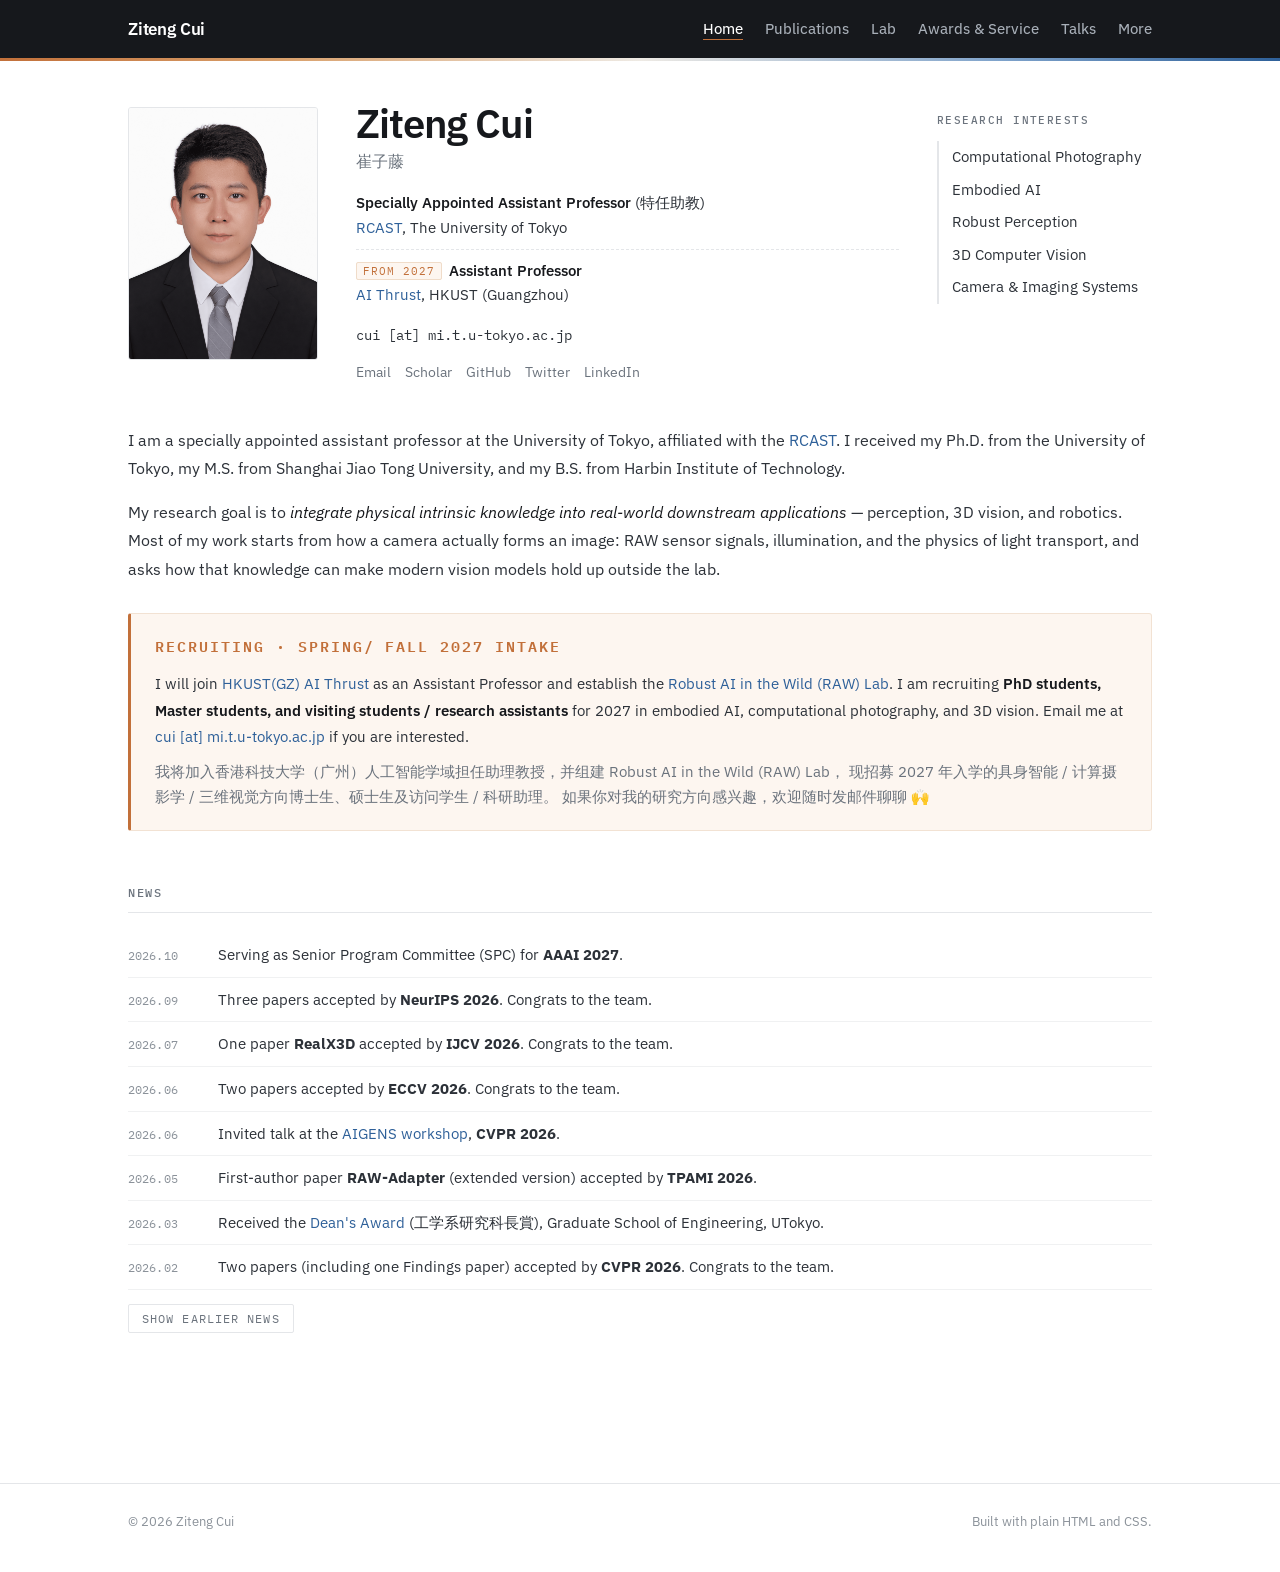
==== index.html @ b0d6fb48 "Add 'Robust Perception' to research interests" ====
<!DOCTYPE html>
<html lang="en">
<head>
<meta charset="utf-8">
<meta name="viewport" content="width=device-width, initial-scale=1">
<title>Ziteng Cui</title>
<meta name="description" content="Ziteng Cui — Computational Photography, Physical AI, and 3D Computer Vision. Incoming Assistant Professor at HKUST(GZ).">
<meta name="author" content="Ziteng Cui">
<link rel="icon" href="data:image/svg+xml,<svg xmlns=%22http://www.w3.org/2000/svg%22 viewBox=%220 0 100 100%22><text y=%22.9em%22 font-size=%2290%22>📷</text></svg>">
<link rel="preconnect" href="https://fonts.googleapis.com">
<link rel="preconnect" href="https://fonts.gstatic.com" crossorigin>
<link href="https://fonts.googleapis.com/css2?family=IBM+Plex+Mono:wght@400;500&family=IBM+Plex+Sans:wght@400;450;500;600&display=swap" rel="stylesheet">
<link rel="stylesheet" href="style.css">
</head>
<body>

<nav class="nav">
  <div class="nav-inner">
    <a class="nav-name" href="index.html">Ziteng Cui</a>
    <ul class="nav-links">
      <li><a href="index.html" aria-current="page">Home</a></li>
      <li><a href="publications.html">Publications</a></li>
      <li><a href="lab.html">Lab</a></li>
      <li><a href="awards.html">Awards &amp; Service</a></li>
      <li><a href="talks.html">Talks</a></li>
      <li><a href="more.html">More</a></li>
    </ul>
  </div>
</nav>
<div class="wb-strip"></div>

<main>
<div class="wrap">

  <!-- ============ Identity ============ -->
  <section class="hero">
    <div>
      <img class="hero-photo" src="images/Photo_new.png" alt="Ziteng Cui">
    </div>

    <div>
      <h1 class="hero-name">Ziteng Cui</h1>
      <p class="hero-name-cn">崔子藤</p>

      <ul class="affil">
        <li><span class="role">Specially Appointed Assistant Professor</span> (特任助教)</li>
        <li><a href="https://www.rcast.u-tokyo.ac.jp/en/">RCAST</a>, The University of Tokyo</li>
        <li class="incoming">
          <span class="tag">From 2027</span><span class="role">Assistant Professor</span><br>
          <a href="https://www.hkust-gz.edu.cn/academics/hubs-and-thrust-areas/information-hub/artificial-intelligence/">AI Thrust</a>, HKUST (Guangzhou)
        </li>
      </ul>

      <p class="mail">cui [at] mi.t.u-tokyo.ac.jp</p>

      <div class="social">
        <a href="mailto:cui@mi.t.u-tokyo.ac.jp">Email</a>
        <a href="https://scholar.google.co.id/citations?user=niXIRXgAAAAJ&amp;hl=id">Scholar</a>
        <a href="https://github.com/cuiziteng/">GitHub</a>
        <a href="https://twitter.com/Empire_Xiao_Yan">Twitter</a>
        <a href="https://www.linkedin.com/in/ziteng-cui-08782310a/">LinkedIn</a>
      </div>
    </div>

    <div class="hero-interests">
      <p class="interests-title">Research Interests</p>
      <ul class="interests">
        <li>Computational Photography</li>
        <li>Embodied AI</li>
        <li>Robust Perception</li>
        <li>3D Computer Vision</li>
        <li>Camera &amp; Imaging Systems</li>
      </ul>
    </div>
  </section>

  <!-- ============ Bio ============ -->
  <section class="bio prose">
    <p>
      I am a specially appointed assistant professor at the University of Tokyo, affiliated with the
      <a href="https://www.rcast.u-tokyo.ac.jp/en/">RCAST</a>. I received my Ph.D. from the University of Tokyo,
      my M.S. from Shanghai Jiao Tong University, and my B.S. from Harbin Institute of Technology.
    </p>
    <p>
      My research goal is to <em>integrate physical intrinsic knowledge into real-world downstream
      applications</em> — perception, 3D vision, and robotics. Most of my work starts from how a camera
      actually forms an image: RAW sensor signals, illumination, and the physics of light transport,
      and asks how that knowledge can make modern vision models hold up outside the lab.
    </p>

    <div class="callout">
      <p class="callout-label">Recruiting · Spring/ Fall 2027 Intake</p>
      <p>
        I will join <a href="https://www.hkust-gz.edu.cn/academics/hubs-and-thrust-areas/information-hub/artificial-intelligence/">HKUST(GZ) AI Thrust</a>
        as an Assistant Professor and establish the <a href="lab.html">Robust AI in the Wild (RAW) Lab</a>.
        I am recruiting <strong>PhD students, Master students, and visiting students / research assistants</strong>
        for 2027 in embodied AI, computational photography, and 3D vision.
        Email me at <a href="mailto:cui@mi.t.u-tokyo.ac.jp">cui [at] mi.t.u-tokyo.ac.jp</a> if you are interested.
      </p>
      <p class="cn">
        我将加入香港科技大学（广州）人工智能学域担任助理教授，并组建 Robust AI in the Wild (RAW) Lab，
        现招募 2027 年入学的具身智能 / 计算摄影学 / 三维视觉方向博士生、硕士生及访问学生 / 科研助理。
        如果你对我的研究方向感兴趣，欢迎随时发邮件聊聊 🙌
      </p>
    </div>
  </section>

  <!-- ============ News ============ -->
  <section>
    <h2 class="sec-head">News</h2>

    <ul class="news" id="newsList">
      <li><time>2026.10</time><span>Serving as Senior Program Committee (SPC) for <strong>AAAI 2027</strong>.</span></li>
      <li><time>2026.09</time><span>Three papers accepted by <strong>NeurIPS 2026</strong>. Congrats to the team.</span></li>
      <li><time>2026.07</time><span>One paper <strong>RealX3D</strong> accepted by <strong>IJCV 2026</strong>. Congrats to the team.</span></li>
      <li><time>2026.06</time><span>Two papers accepted by <strong>ECCV 2026</strong>. Congrats to the team.</span></li>
      <li><time>2026.06</time><span>Invited talk at the <a href="https://ai4streaming-workshop.github.io/">AIGENS workshop</a>, <strong>CVPR 2026</strong>.</span></li>
      <li><time>2026.05</time><span>First-author paper <strong>RAW-Adapter</strong> (extended version) accepted by <strong>TPAMI 2026</strong>.</span></li>
      <li><time>2026.03</time><span>Received the <a href="https://www.t.u-tokyo.ac.jp/hubfs/topics/2026/0406/001/2025%E5%B9%B4%E5%BA%A6%E5%AD%A6%E7%94%9F%E8%A1%A8%E5%BD%B0%E3%83%AA%E3%82%B9%E3%83%88.pdf">Dean's Award</a> (工学系研究科長賞), Graduate School of Engineering, UTokyo.</span></li>
      <li><time>2026.02</time><span>Two papers (including one Findings paper) accepted by <strong>CVPR 2026</strong>. Congrats to the team.</span></li>

      <li class="hidden-item"><time>2026.02</time><span>Co-hosting the <a href="https://i2wm.github.io/3DRR_2026/">3D Restoration and Reconstruction (3DRR) Challenge</a> and the <a href="https://www.codabench.org/competitions/13553/#/pages-tab">Efficient Super-Resolution Challenge</a> at the CVPR NTIRE workshop.</span></li>
      <li class="hidden-item"><time>2025.11</time><span>One paper <strong>LHSI</strong> accepted by <strong>WACV 2026</strong>. Congrats to the team.</span></li>
      <li class="hidden-item"><time>2025.09</time><span>Two papers <strong>Dr. RAW</strong> and <strong>I<sup>2</sup>-NeRF</strong> accepted by <strong>NeurIPS 2025</strong>. Congrats to the team.</span></li>
      <li class="hidden-item"><time>2025.09</time><span>Selected for the <a href="https://bmvc2025.bmva.org/calls/doctoral-consortium/">Doctoral Consortium</a> at <strong>BMVC 2025</strong>, and invited talk at the <a href="https://supercamerai.github.io/">Smart Camera workshop</a>.</span></li>
      <li class="hidden-item"><time>2025.08</time><span>One paper <strong>AR-Talk</strong> accepted by <strong>SIGGRAPH Asia 2025</strong>. Congrats to the team.</span></li>
      <li class="hidden-item"><time>2025.06</time><span>Successfully defended my Ph.D. dissertation — <strong>Dr. Cui</strong> now.</span></li>
      <li class="hidden-item"><time>2025.04</time><span>Selected for the <a href="https://cvpr.thecvf.com/Conferences/2025/CallForDoctoralConsortium">Doctoral Consortium</a> at <strong>CVPR 2025</strong>.</span></li>
      <li class="hidden-item"><time>2025.02</time><span>First-author paper <strong>Luminance-GS</strong> accepted by <strong>CVPR 2025</strong>.</span></li>
      <li class="hidden-item"><time>2024.08</time><span>First-author paper <strong>IAC</strong> accepted by <strong>BMVC 2024</strong>.</span></li>
      <li class="hidden-item"><time>2024.07</time><span>First-author paper <strong>RAW-Adapter</strong> accepted by <strong>ECCV 2024</strong>.</span></li>
      <li class="hidden-item"><time>2023.12</time><span>First-author paper <strong>Aleth-NeRF</strong> accepted by <strong>AAAI 2024</strong>.</span></li>
    </ul>

    <button class="more-btn" id="newsToggle" aria-expanded="false" aria-controls="newsList">Show earlier news</button>
  </section>

</div>
</main>

<footer>
  <div class="wrap">
    <span>© 2026 Ziteng Cui</span>
    <span>Built with plain HTML and CSS.</span>
  </div>
</footer>

<script>
(function () {
  var btn = document.getElementById('newsToggle');
  var list = document.getElementById('newsList');
  if (!btn || !list) return;
  btn.addEventListener('click', function () {
    var open = list.classList.toggle('expanded');
    btn.setAttribute('aria-expanded', open ? 'true' : 'false');
    btn.textContent = open ? 'Show less' : 'Show earlier news';
  });
})();
</script>

</body>
</html>
---- style.css ----
/* ============================================================
   Ziteng Cui — academic site
   Palette derives from illuminant duality: tungsten (warm) and
   daylight (cool), the two light sources at the centre of the
   multi-illuminant white balance work.
   ============================================================ */

:root {
  --ink:        #16181c;
  --ink-soft:   #2c3138;
  --muted:      #6b737d;
  --muted-soft: #8b929a;
  --paper:      #ffffff;
  --paper-alt:  #f7f7f5;
  --rule:       #e4e6e9;
  --tungsten:   #c2703a;
  --daylight:   #2e6099;
  --warm-wash:  #fdf6f0;

  --sans: "IBM Plex Sans", -apple-system, BlinkMacSystemFont, "Segoe UI", Helvetica, Arial, sans-serif;
  --mono: "IBM Plex Mono", ui-monospace, SFMono-Regular, Menlo, Consolas, monospace;

  --wrap: 1080px;
}

*, *::before, *::after { box-sizing: border-box; }

html { -webkit-text-size-adjust: 100%; }

body {
  margin: 0;
  font-family: var(--sans);
  font-size: 16px;
  line-height: 1.7;
  color: var(--ink-soft);
  background: var(--paper);
  -webkit-font-smoothing: antialiased;
}

a {
  color: var(--daylight);
  text-decoration: none;
  border-bottom: 1px solid transparent;
  transition: color .15s ease, border-color .15s ease;
}
a:hover { color: var(--tungsten); border-bottom-color: currentColor; }
a:focus-visible {
  outline: 2px solid var(--tungsten);
  outline-offset: 2px;
  border-radius: 2px;
}

img { max-width: 100%; display: block; }

/* ---------- Navigation ---------- */

.nav {
  position: sticky;
  top: 0;
  z-index: 100;
  background: var(--ink);
}

.nav-inner {
  max-width: var(--wrap);
  margin: 0 auto;
  padding: 0 28px;
  display: flex;
  align-items: center;
  justify-content: space-between;
  gap: 24px;
  min-height: 58px;
}

.nav-name {
  font-weight: 600;
  font-size: 1.06rem;
  letter-spacing: -0.01em;
  color: #fff;
  border-bottom: none;
  white-space: nowrap;
}
.nav-name:hover { color: #fff; border-bottom: none; }

.nav-links {
  display: flex;
  align-items: center;
  gap: 22px;
  list-style: none;
  margin: 0;
  padding: 0;
  flex-wrap: wrap;
  justify-content: flex-end;
}

.nav-links a {
  color: #a8afb8;
  font-size: 0.92rem;
  font-weight: 450;
  border-bottom: 1px solid transparent;
  padding-bottom: 1px;
}
.nav-links a:hover { color: #fff; border-bottom-color: var(--tungsten); }
.nav-links a[aria-current="page"] { color: #fff; border-bottom-color: var(--tungsten); }

/* White-balance strip: tungsten to daylight. The signature element. */
.wb-strip {
  height: 3px;
  background: linear-gradient(90deg,
    var(--tungsten) 0%,
    #d9a06b 22%,
    #eeeae4 50%,
    #7fa3cb 78%,
    var(--daylight) 100%);
}

/* ---------- Layout ---------- */

.wrap {
  max-width: var(--wrap);
  margin: 0 auto;
  padding: 0 28px;
}

main { padding: 46px 0 80px; }

section + section { margin-top: 52px; }

/* ---------- Section headings ---------- */

.sec-head {
  font-family: var(--mono);
  font-size: 0.76rem;
  font-weight: 500;
  letter-spacing: 0.14em;
  text-transform: uppercase;
  color: var(--muted);
  margin: 0 0 20px;
  padding-bottom: 9px;
  border-bottom: 1px solid var(--rule);
  display: flex;
  align-items: baseline;
  justify-content: space-between;
  gap: 16px;
}
.sec-head .count {
  font-size: 0.72rem;
  letter-spacing: 0.08em;
  color: var(--muted-soft);
  font-weight: 400;
}

/* ---------- Hero / identity ---------- */

.hero {
  display: grid;
  grid-template-columns: 190px minmax(0, 1fr) 215px;
  gap: 38px;
  align-items: start;
}

.hero-photo {
  width: 100%;
  border-radius: 3px;
  border: 1px solid var(--rule);
}

.hero-name {
  font-size: 2.5rem;
  font-weight: 600;
  letter-spacing: -0.028em;
  line-height: 1.1;
  color: var(--ink);
  margin: -6px 0 3px;
}

.hero-name-cn {
  font-size: 1rem;
  color: var(--muted);
  font-weight: 400;
  margin: 0 0 16px;
}

.affil {
  list-style: none;
  margin: 0 0 16px;
  padding: 0;
  font-size: 0.94rem;
  line-height: 1.62;
}
.affil li { color: var(--ink-soft); }
.affil .role { font-weight: 550; color: var(--ink); }
.affil .incoming {
  margin-top: 9px;
  padding-top: 9px;
  border-top: 1px dashed var(--rule);
}
.affil .tag {
  font-family: var(--mono);
  font-size: 0.66rem;
  letter-spacing: 0.09em;
  text-transform: uppercase;
  color: var(--tungsten);
  background: var(--warm-wash);
  border: 1px solid #f0dcc9;
  border-radius: 2px;
  padding: 1px 6px;
  margin-right: 7px;
  vertical-align: 1px;
}

.mail {
  font-family: var(--mono);
  font-size: 0.87rem;
}

.social {
  display: flex;
  gap: 14px;
  margin-top: 14px;
  font-size: 0.87rem;
  flex-wrap: wrap;
}
.social a { color: var(--muted); }
.social a:hover { color: var(--tungsten); }

.interests-title {
  font-family: var(--mono);
  font-size: 0.7rem;
  letter-spacing: 0.13em;
  text-transform: uppercase;
  color: var(--muted);
  margin: 4px 0 11px;
  font-weight: 500;
}
.interests {
  list-style: none;
  margin: 0;
  padding: 0;
  font-size: 0.91rem;
  line-height: 1.55;
}
.interests li {
  padding: 5px 0 5px 13px;
  border-left: 2px solid var(--rule);
  color: var(--ink-soft);
  transition: border-color .18s ease;
}
.interests li:hover { border-left-color: var(--tungsten); }

/* ---------- Prose ---------- */

.prose { font-size: 1rem; line-height: 1.78; }
.prose p { margin: 0 0 15px; }
.prose p:last-child { margin-bottom: 0; }
.prose strong { color: var(--ink); font-weight: 600; }
.prose em { color: var(--ink); font-style: italic; }

.bio { margin-top: 40px; }

/* ---------- Recruiting callout ---------- */

.callout {
  margin-top: 30px;
  background: var(--warm-wash);
  border: 1px solid #f2e2d3;
  border-left: 3px solid var(--tungsten);
  border-radius: 3px;
  padding: 20px 24px;
}
.callout-label {
  font-family: var(--mono);
  font-size: 0.68rem;
  letter-spacing: 0.13em;
  text-transform: uppercase;
  color: var(--tungsten);
  font-weight: 550;
  margin: 0 0 9px;
}
.callout p { margin: 0 0 10px; font-size: 0.95rem; line-height: 1.72; }
.callout p:last-child { margin-bottom: 0; }
.callout .cn { color: var(--muted); font-size: 0.92rem; }

/* ---------- News ---------- */

.news { list-style: none; margin: 0; padding: 0; }

.news li {
  display: grid;
  grid-template-columns: 74px minmax(0, 1fr);
  gap: 16px;
  padding: 9px 0;
  border-bottom: 1px solid #f0f1f2;
  font-size: 0.94rem;
  align-items: baseline;
}
.news li:last-child { border-bottom: none; }

.news time {
  font-family: var(--mono);
  font-size: 0.78rem;
  color: var(--muted-soft);
  letter-spacing: 0.01em;
  white-space: nowrap;
}

.news .hidden-item { display: none; }
.news.expanded .hidden-item { display: grid; }

.more-btn {
  margin-top: 14px;
  font-family: var(--mono);
  font-size: 0.76rem;
  letter-spacing: 0.09em;
  text-transform: uppercase;
  color: var(--muted);
  background: none;
  border: 1px solid var(--rule);
  border-radius: 2px;
  padding: 6px 13px;
  cursor: pointer;
  transition: border-color .15s ease, color .15s ease;
}
.more-btn:hover { color: var(--tungsten); border-color: var(--tungsten); }
.more-btn:focus-visible { outline: 2px solid var(--tungsten); outline-offset: 2px; }

/* ---------- Publications ---------- */

.year-head {
  font-family: var(--mono);
  font-size: 1.5rem;
  font-weight: 600;
  color: var(--ink);
  letter-spacing: -0.02em;
  margin: 42px 0 4px;
  padding-bottom: 6px;
  border-bottom: 2px solid var(--ink);
}
.year-head:first-of-type { margin-top: 0; }

.pub {
  display: grid;
  grid-template-columns: 196px minmax(0, 1fr);
  gap: 26px;
  padding: 22px 0;
  border-bottom: 1px solid #f0f1f2;
  align-items: start;
}
.pub:last-child { border-bottom: none; }

/* Entry with no thumbnail: text takes the full width. */
.pub:not(:has(.pub-media)) { grid-template-columns: minmax(0, 1fr); }

/* Fixed-size thumbnail box so every entry's media is the same dimensions.
   Images are scaled to fit inside (object-fit: contain) — never cropped —
   and centred, so different aspect ratios just get letter/pillar-boxed. */
.pub-media {
  align-self: start;
  width: 196px;
  height: 150px;
  border: 1px solid var(--rule);
  border-radius: 3px;
  background: #fff;
  overflow: hidden;
  display: flex;
  align-items: center;
  justify-content: center;
  line-height: 0;
}
.pub-media img,
.pub-media video {
  width: 100%;
  height: 100%;
  object-fit: contain;
  display: block;
}

/* Hover to reveal the "after" result. The after layer is absolutely
   positioned on top of the same fixed box and fades in. */
.pub-media.swap { position: relative; }
.pub-media.swap .after {
  position: absolute;
  inset: 0;
  opacity: 0;
  display: flex;
  align-items: center;
  justify-content: center;
  transition: opacity .28s ease;
}
.pub-media.swap .after img,
.pub-media.swap .after video {
  width: 100%;
  height: 100%;
  object-fit: contain;
}
.pub:hover .pub-media.swap .after,
.pub-media.swap:focus-within .after { opacity: 1; }

/* Small affordance so people know there is something to hover. */
.pub-media.swap::after {
  content: "hover";
  position: absolute;
  right: 6px;
  bottom: 6px;
  font-family: var(--mono);
  font-size: 0.6rem;
  letter-spacing: 0.08em;
  text-transform: uppercase;
  line-height: 1;
  color: #fff;
  background: rgba(20, 22, 26, 0.62);
  border-radius: 2px;
  padding: 3px 5px;
  pointer-events: none;
  transition: opacity .28s ease;
}
.pub:hover .pub-media.swap::after { opacity: 0; }

.pub-title {
  font-size: 1.02rem;
  font-weight: 600;
  line-height: 1.42;
  color: var(--ink);
  margin: -3px 0 6px;
}
.pub-title a { color: var(--ink); }
.pub-title a:hover { color: var(--tungsten); }

.pub-authors {
  font-size: 0.9rem;
  color: var(--muted);
  line-height: 1.6;
  margin: 0 0 8px;
}
.pub-authors .me { color: var(--ink); font-weight: 600; }

.pub-venue {
  font-family: var(--mono);
  font-size: 0.76rem;
  letter-spacing: 0.07em;
  text-transform: uppercase;
  color: var(--tungsten);
  font-weight: 500;
  margin: 0 0 9px;
}
.pub-venue .note {
  color: var(--muted-soft);
  text-transform: none;
  letter-spacing: 0.02em;
  font-weight: 400;
}

.pub-links {
  font-size: 0.85rem;
  color: var(--muted-soft);
  display: flex;
  flex-wrap: wrap;
  gap: 4px 0;
  align-items: center;
}
.pub-links a { font-size: 0.85rem; }
.pub-links .sep { margin: 0 8px; color: var(--rule); }

.pub-badge {
  display: inline-block;
  font-family: var(--mono);
  font-size: 0.68rem;
  letter-spacing: 0.06em;
  color: var(--tungsten);
  background: var(--warm-wash);
  border: 1px solid #f0dcc9;
  border-radius: 2px;
  padding: 1px 6px;
  margin-left: 7px;
  vertical-align: 1px;
  text-transform: none;
}

.note-line {
  font-size: 0.92rem;
  color: var(--muted);
  margin: 0 0 26px;
}

/* ---------- Generic entry lists (awards, service, talks) ---------- */

.entries { list-style: none; margin: 0; padding: 0; }

.entries li {
  display: grid;
  grid-template-columns: 74px minmax(0, 1fr);
  gap: 16px;
  padding: 11px 0;
  border-bottom: 1px solid #f0f1f2;
  font-size: 0.96rem;
  align-items: baseline;
}
.entries li:last-child { border-bottom: none; }

.entries .yr {
  font-family: var(--mono);
  font-size: 0.79rem;
  color: var(--muted-soft);
  white-space: nowrap;
}
.entries .what { color: var(--ink-soft); }
.entries .what strong { color: var(--ink); font-weight: 600; }
.entries .where { color: var(--muted); font-size: 0.9rem; display: block; margin-top: 1px; }

.plain-list { list-style: none; margin: 0; padding: 0; font-size: 0.96rem; }
.plain-list li {
  padding: 9px 0;
  border-bottom: 1px solid #f0f1f2;
}
.plain-list li:last-child { border-bottom: none; }
.plain-list .label {
  font-family: var(--mono);
  font-size: 0.72rem;
  letter-spacing: 0.1em;
  text-transform: uppercase;
  color: var(--muted-soft);
  display: block;
  margin-bottom: 4px;
}

.reviewer-list {
  font-size: 0.93rem;
  color: var(--muted);
  line-height: 1.8;
}

/* ---------- Lab page ---------- */

.lab-hero {
  border: 1px solid var(--rule);
  border-radius: 4px;
  padding: 32px 34px;
  background: linear-gradient(180deg, var(--paper-alt) 0%, var(--paper) 100%);
}
.lab-name {
  font-size: 1.9rem;
  font-weight: 600;
  letter-spacing: -0.025em;
  color: var(--ink);
  margin: 0 0 4px;
  line-height: 1.2;
}
.lab-sub {
  font-family: var(--mono);
  font-size: 0.78rem;
  letter-spacing: 0.1em;
  text-transform: uppercase;
  color: var(--tungsten);
  margin: 0 0 18px;
}

.lab-logo {
  display: block;
  width: 100%;
  max-width: 320px;
  height: auto;
  margin: 0 auto 1.5rem;
  image-rendering: pixelated;
  image-rendering: -moz-crisp-edges;
  image-rendering: crisp-edges;
}

.topics {
  display: grid;
  grid-template-columns: repeat(auto-fit, minmax(330px, 1fr));
  gap: 18px;
  margin-top: 4px;
}

/* The three readings of RAW */
.triptych {
  margin-top: 26px;
  padding-top: 22px;
  border-top: 1px solid var(--rule);
}
.triptych-lead {
  font-family: var(--mono);
  font-size: 0.72rem;
  letter-spacing: 0.12em;
  text-transform: uppercase;
  color: var(--muted);
  margin: 0 0 16px;
}
.triptych dl {
  display: grid;
  grid-template-columns: repeat(3, 1fr);
  gap: 26px;
  margin: 0;
}
.triptych dt {
  font-size: 1rem;
  font-weight: 600;
  color: var(--ink);
  margin: 0 0 6px;
  padding-bottom: 6px;
  border-bottom: 2px solid var(--tungsten);
  display: inline-block;
}
.triptych dd {
  margin: 0;
  font-size: 0.91rem;
  line-height: 1.62;
  color: var(--muted);
}
.topic {
  border: 1px solid var(--rule);
  border-radius: 3px;
  padding: 18px 20px;
  transition: border-color .18s ease;
}
.topic:hover { border-color: var(--muted-soft); }
.topic h3 {
  font-size: 0.99rem;
  font-weight: 600;
  color: var(--ink);
  margin: 0 0 7px;
}
.topic p {
  font-size: 0.9rem;
  color: var(--muted);
  line-height: 1.65;
  margin: 0;
}
.topic .kw {
  font-family: var(--mono);
  font-size: 0.71rem;
  letter-spacing: 0.02em;
  color: var(--muted-soft);
  line-height: 1.65;
  margin-top: 10px;
  padding-top: 9px;
  border-top: 1px solid var(--rule);
}

/* ---------- More page ---------- */

.two-col {
  display: grid;
  grid-template-columns: repeat(auto-fit, minmax(280px, 1fr));
  gap: 34px;
}

/* ---------- Footer ---------- */

footer {
  border-top: 1px solid var(--rule);
  margin-top: 70px;
  padding: 26px 0 40px;
  font-size: 0.83rem;
  color: var(--muted-soft);
}
footer .wrap {
  display: flex;
  justify-content: space-between;
  gap: 18px;
  flex-wrap: wrap;
}
footer a { color: var(--muted); }

/* ---------- Responsive ---------- */

@media (max-width: 900px) {
  .hero {
    grid-template-columns: 156px minmax(0, 1fr);
    gap: 26px;
  }
  .hero-interests {
    grid-column: 1 / -1;
    padding-top: 6px;
    border-top: 1px solid var(--rule);
  }
  .interests {
    display: flex;
    flex-wrap: wrap;
    gap: 8px;
  }
  .interests li {
    border-left: none;
    padding: 3px 10px;
    background: var(--paper-alt);
    border-radius: 2px;
    font-size: 0.87rem;
  }
  .interests li:hover { background: var(--warm-wash); }
}

@media (max-width: 640px) {
  body { font-size: 15px; }
  .wrap, .nav-inner { padding: 0 18px; }

  .nav-inner {
    flex-direction: column;
    align-items: stretch;
    gap: 0;
    min-height: 0;
    padding-top: 11px;
    padding-bottom: 0;
  }
  .nav-name { font-size: 1rem; }

  .nav-links {
    justify-content: flex-start;
    flex-wrap: nowrap;
    gap: 18px;
    margin-top: 9px;
    padding-bottom: 9px;
    overflow-x: auto;
    scrollbar-width: none;
    -ms-overflow-style: none;
  }
  .nav-links::-webkit-scrollbar { display: none; }
  .nav-links li { flex: 0 0 auto; }
  .nav-links a { font-size: 0.87rem; white-space: nowrap; }

  .hero { grid-template-columns: 1fr; gap: 20px; }
  .hero-photo { width: 132px; }
  .hero-name { font-size: 2rem; }

  .pub { grid-template-columns: 1fr; gap: 14px; }
  .pub-media { width: 100%; max-width: 320px; height: 200px; }

  .news li, .entries li { grid-template-columns: 62px minmax(0, 1fr); gap: 12px; }

  .lab-hero { padding: 24px 20px; }
  .lab-name { font-size: 1.5rem; }
  .triptych dl { grid-template-columns: 1fr; gap: 18px; }
}

@media (prefers-reduced-motion: reduce) {
  *, *::before, *::after {
    animation-duration: .01ms !important;
    transition-duration: .01ms !important;
  }
}
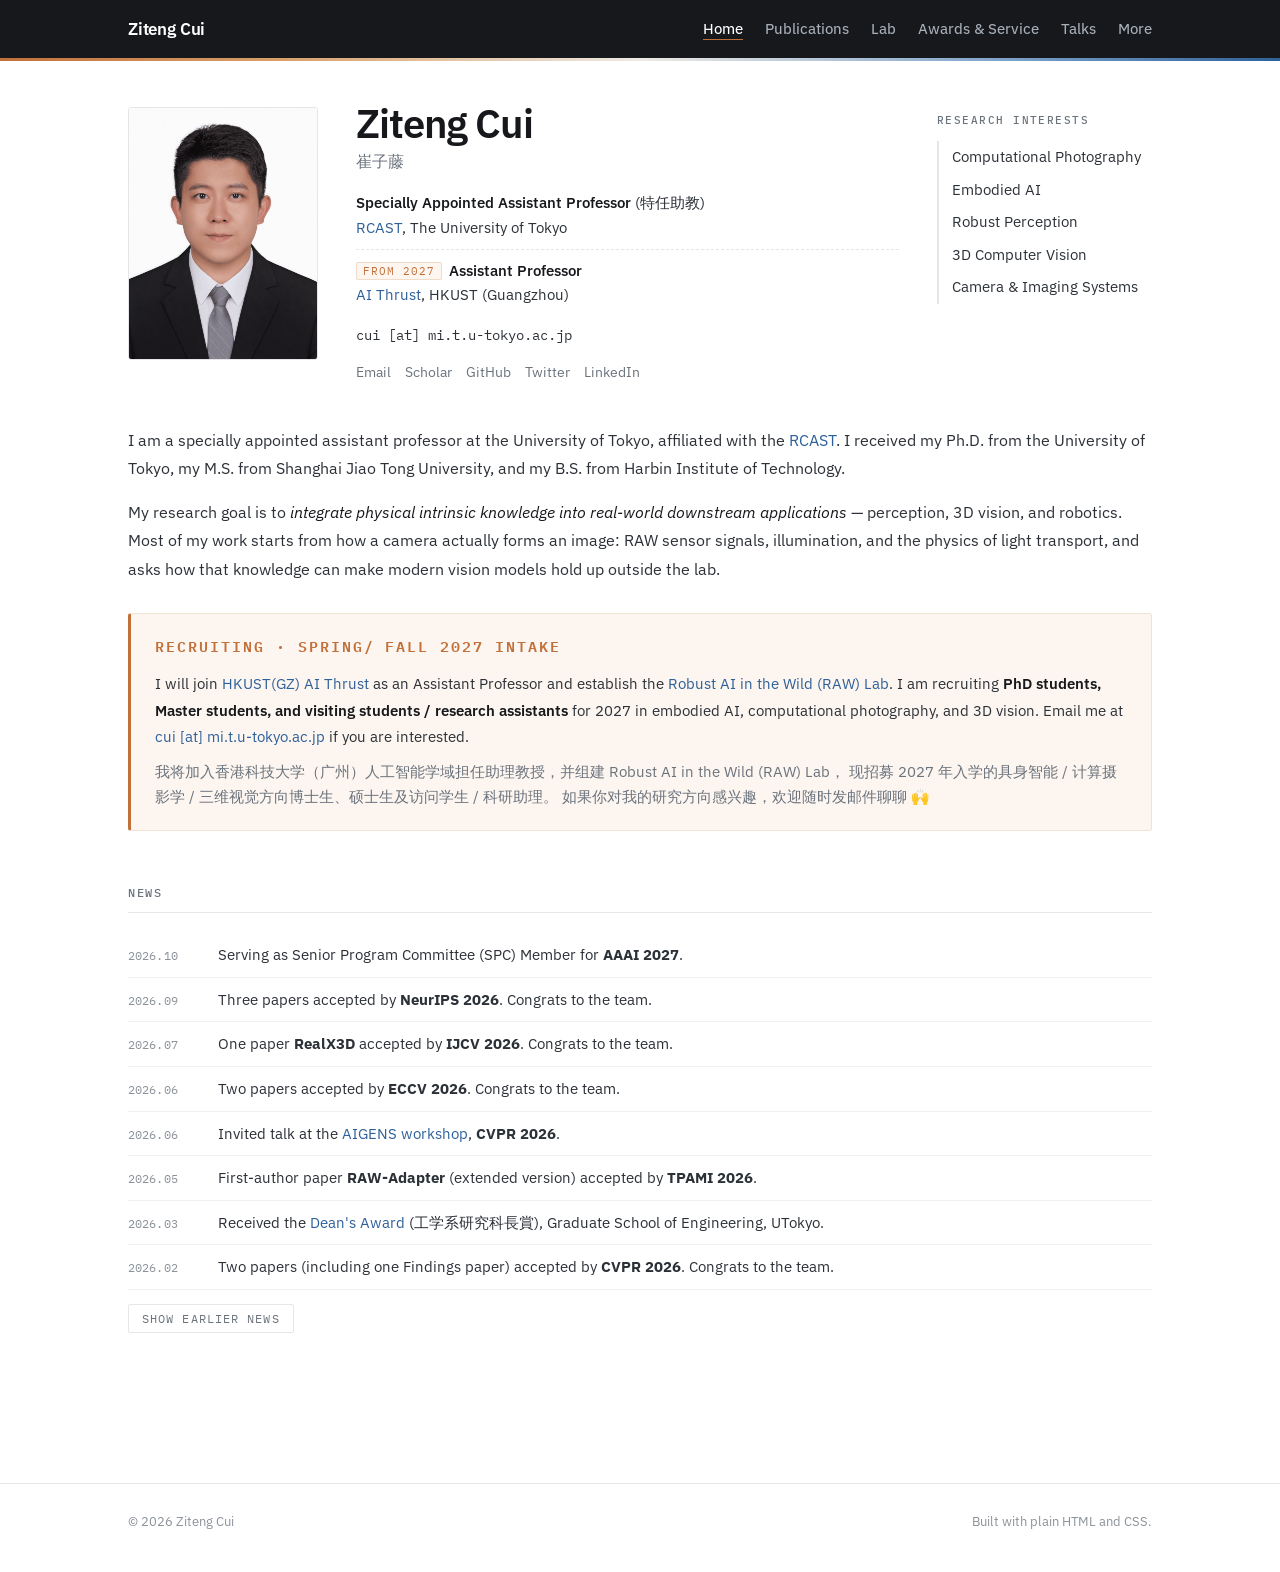
==== commit 97421435: "Update SPC role description for AAAI 2027" ====
--- a/index.html
+++ b/index.html
@@ -110,7 +110,7 @@
     <h2 class="sec-head">News</h2>
 
     <ul class="news" id="newsList">
-      <li><time>2026.10</time><span>Serving as Senior Program Committee (SPC) for <strong>AAAI 2027</strong>.</span></li>
+      <li><time>2026.10</time><span>Serving as Senior Program Committee (SPC) Member for <strong>AAAI 2027</strong>.</span></li>
       <li><time>2026.09</time><span>Three papers accepted by <strong>NeurIPS 2026</strong>. Congrats to the team.</span></li>
       <li><time>2026.07</time><span>One paper <strong>RealX3D</strong> accepted by <strong>IJCV 2026</strong>. Congrats to the team.</span></li>
       <li><time>2026.06</time><span>Two papers accepted by <strong>ECCV 2026</strong>. Congrats to the team.</span></li>
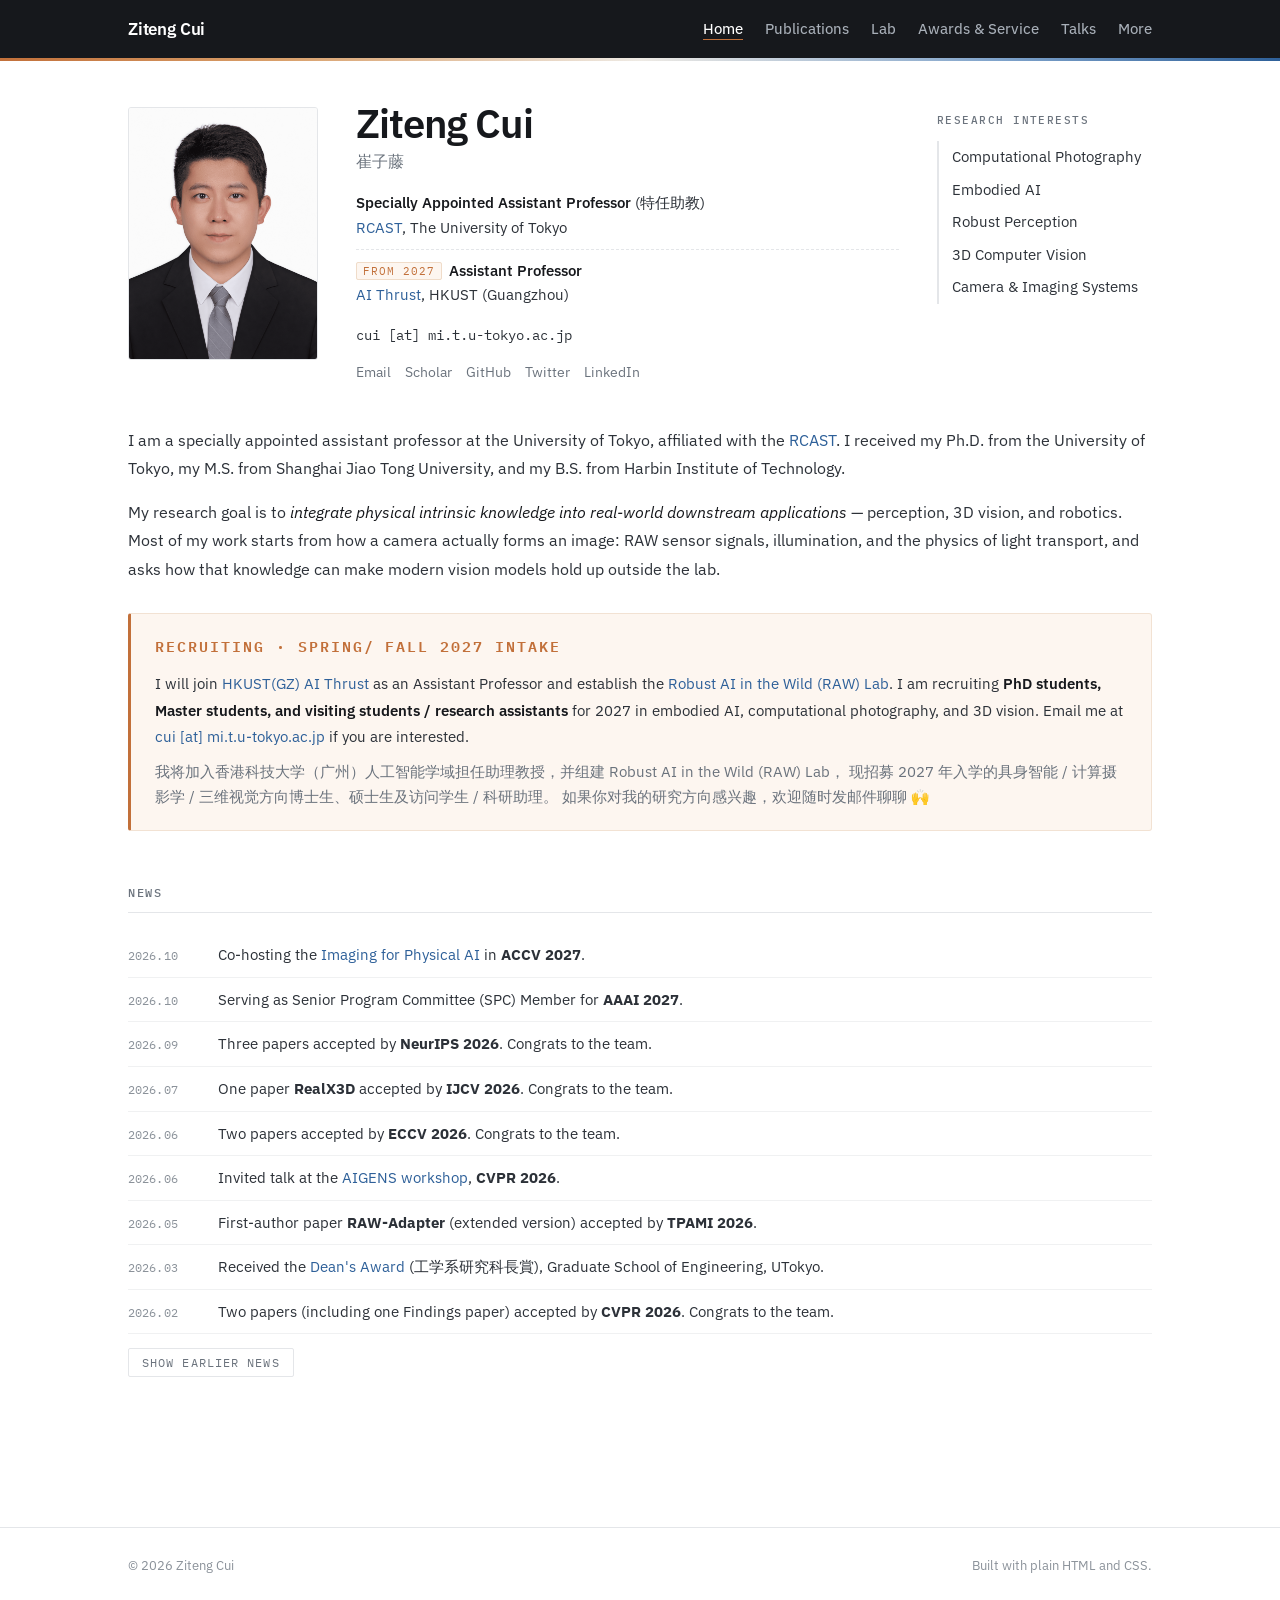
==== commit 76f2fa7e: "Update index.html" ====
--- a/index.html
+++ b/index.html
@@ -110,6 +110,7 @@
     <h2 class="sec-head">News</h2>
 
     <ul class="news" id="newsList">
+      <li><time>2026.10</time><span>Co-hosting the <a href="https://mv-lab.github.io/pimaging/">Imaging for Physical AI</a> in <strong>ACCV 2027</strong>.</span></li>
       <li><time>2026.10</time><span>Serving as Senior Program Committee (SPC) Member for <strong>AAAI 2027</strong>.</span></li>
       <li><time>2026.09</time><span>Three papers accepted by <strong>NeurIPS 2026</strong>. Congrats to the team.</span></li>
       <li><time>2026.07</time><span>One paper <strong>RealX3D</strong> accepted by <strong>IJCV 2026</strong>. Congrats to the team.</span></li>
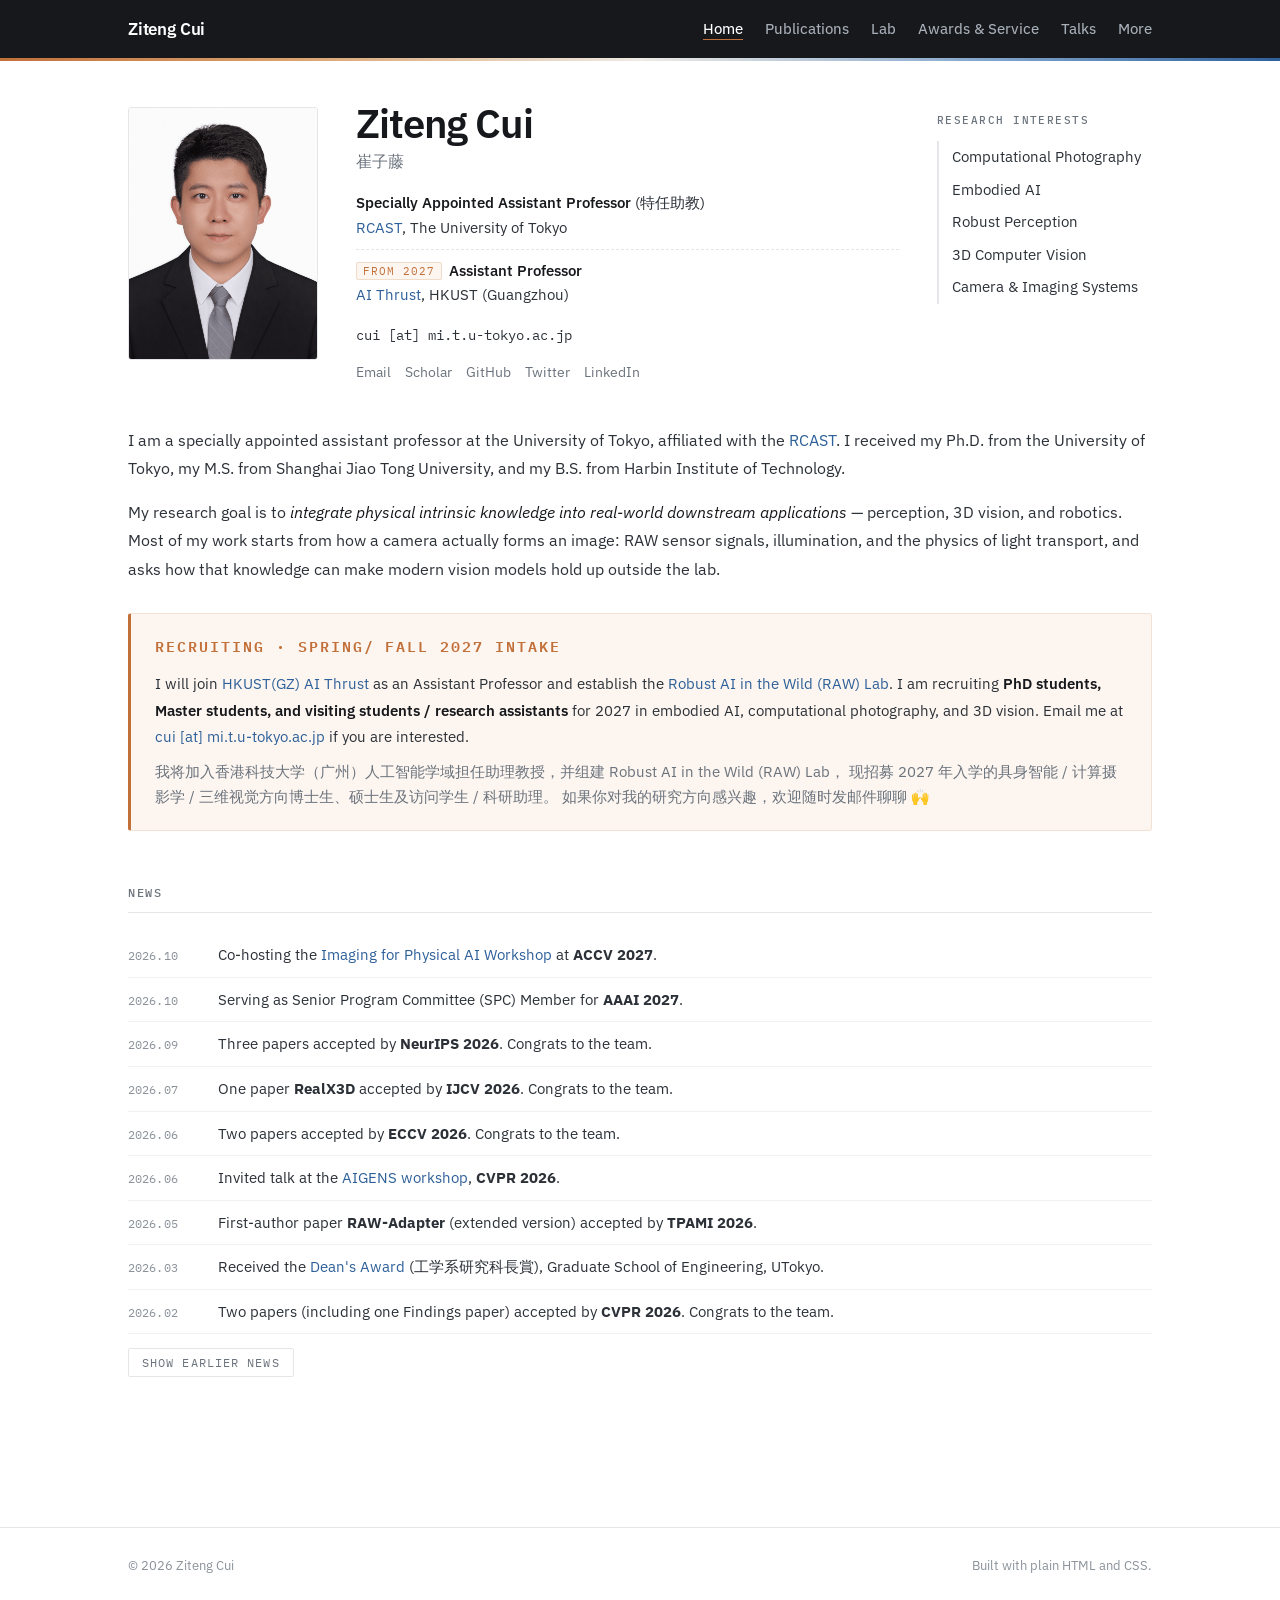
==== commit 641db4b6: "Update news list item for Imaging for Physical AI Workshop" ====
--- a/index.html
+++ b/index.html
@@ -110,7 +110,7 @@
     <h2 class="sec-head">News</h2>
 
     <ul class="news" id="newsList">
-      <li><time>2026.10</time><span>Co-hosting the <a href="https://mv-lab.github.io/pimaging/">Imaging for Physical AI</a> in <strong>ACCV 2027</strong>.</span></li>
+      <li><time>2026.10</time><span>Co-hosting the <a href="https://mv-lab.github.io/pimaging/">Imaging for Physical AI Workshop</a> at <strong>ACCV 2027</strong>.</span></li>
       <li><time>2026.10</time><span>Serving as Senior Program Committee (SPC) Member for <strong>AAAI 2027</strong>.</span></li>
       <li><time>2026.09</time><span>Three papers accepted by <strong>NeurIPS 2026</strong>. Congrats to the team.</span></li>
       <li><time>2026.07</time><span>One paper <strong>RealX3D</strong> accepted by <strong>IJCV 2026</strong>. Congrats to the team.</span></li>
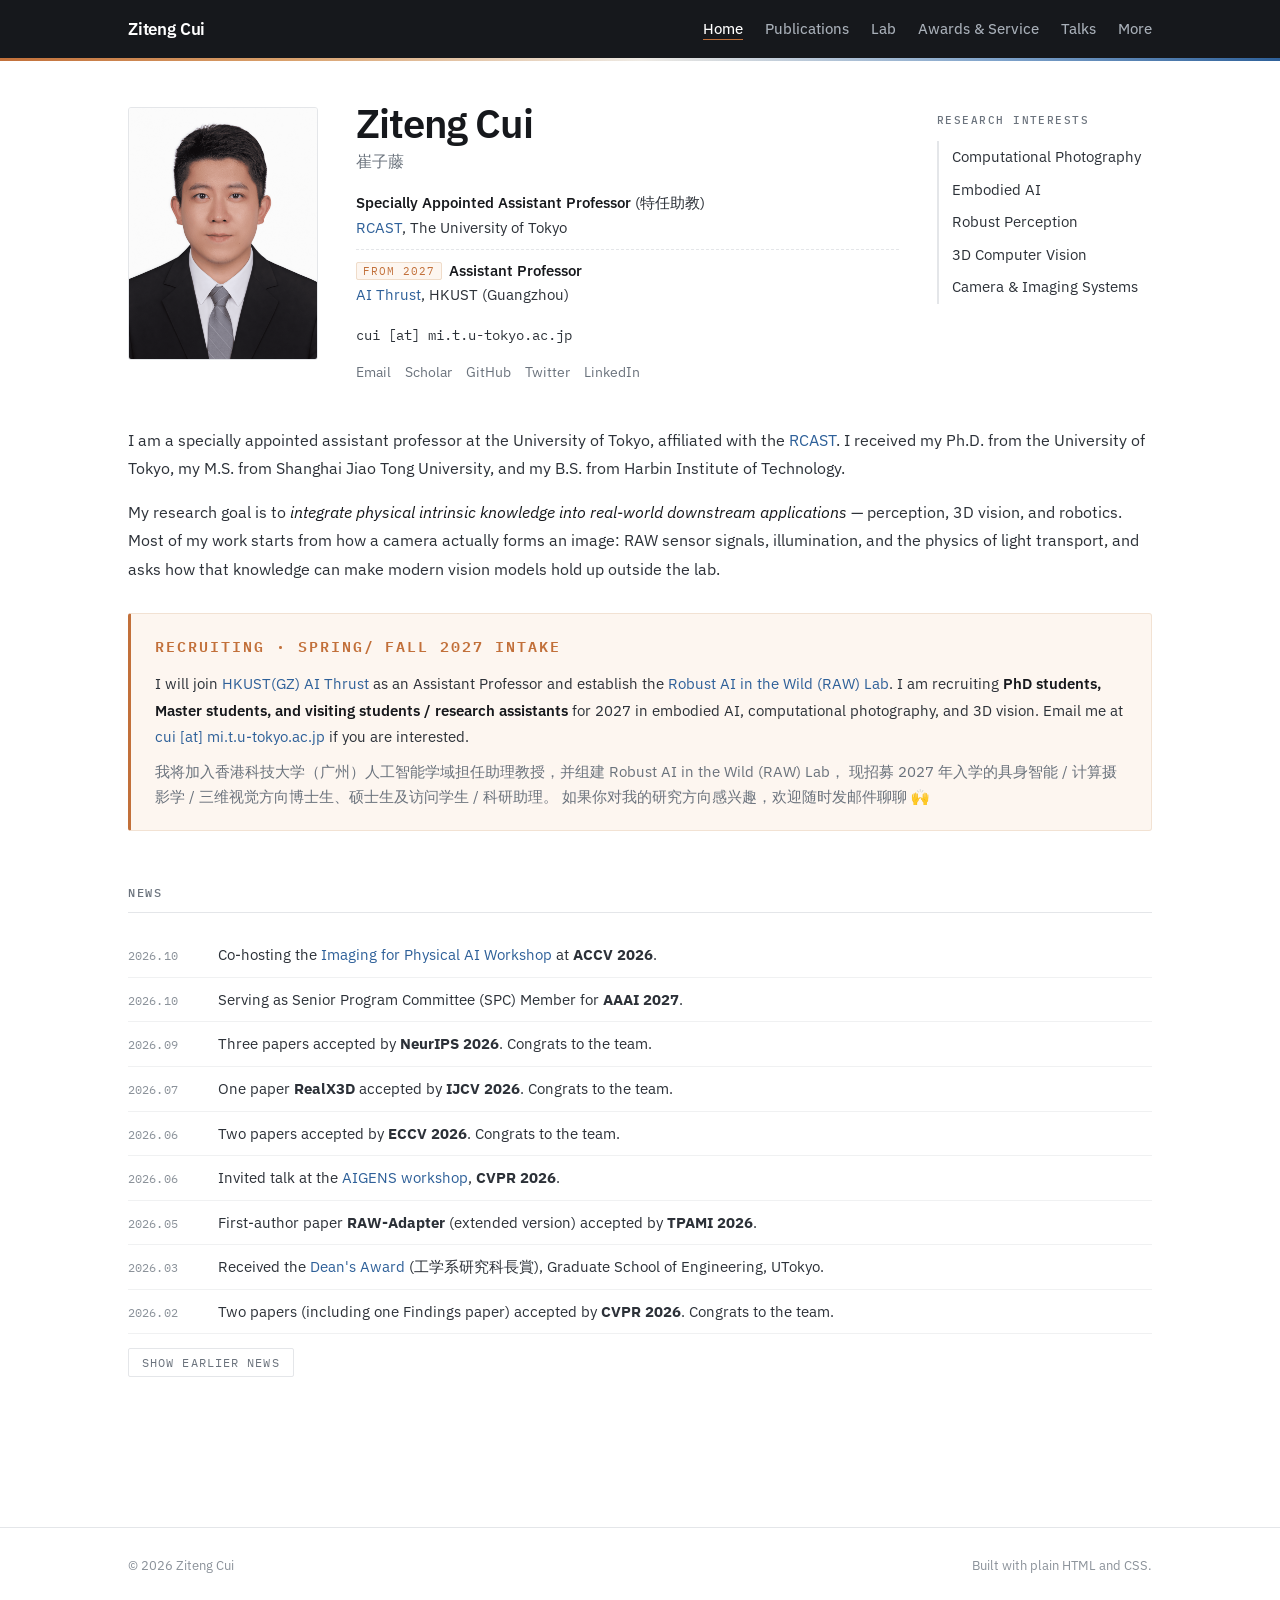
==== commit 96533b57: "Update index.html" ====
--- a/index.html
+++ b/index.html
@@ -110,7 +110,7 @@
     <h2 class="sec-head">News</h2>
 
     <ul class="news" id="newsList">
-      <li><time>2026.10</time><span>Co-hosting the <a href="https://mv-lab.github.io/pimaging/">Imaging for Physical AI Workshop</a> at <strong>ACCV 2027</strong>.</span></li>
+      <li><time>2026.10</time><span>Co-hosting the <a href="https://mv-lab.github.io/pimaging/">Imaging for Physical AI Workshop</a> at <strong>ACCV 2026</strong>.</span></li>
       <li><time>2026.10</time><span>Serving as Senior Program Committee (SPC) Member for <strong>AAAI 2027</strong>.</span></li>
       <li><time>2026.09</time><span>Three papers accepted by <strong>NeurIPS 2026</strong>. Congrats to the team.</span></li>
       <li><time>2026.07</time><span>One paper <strong>RealX3D</strong> accepted by <strong>IJCV 2026</strong>. Congrats to the team.</span></li>
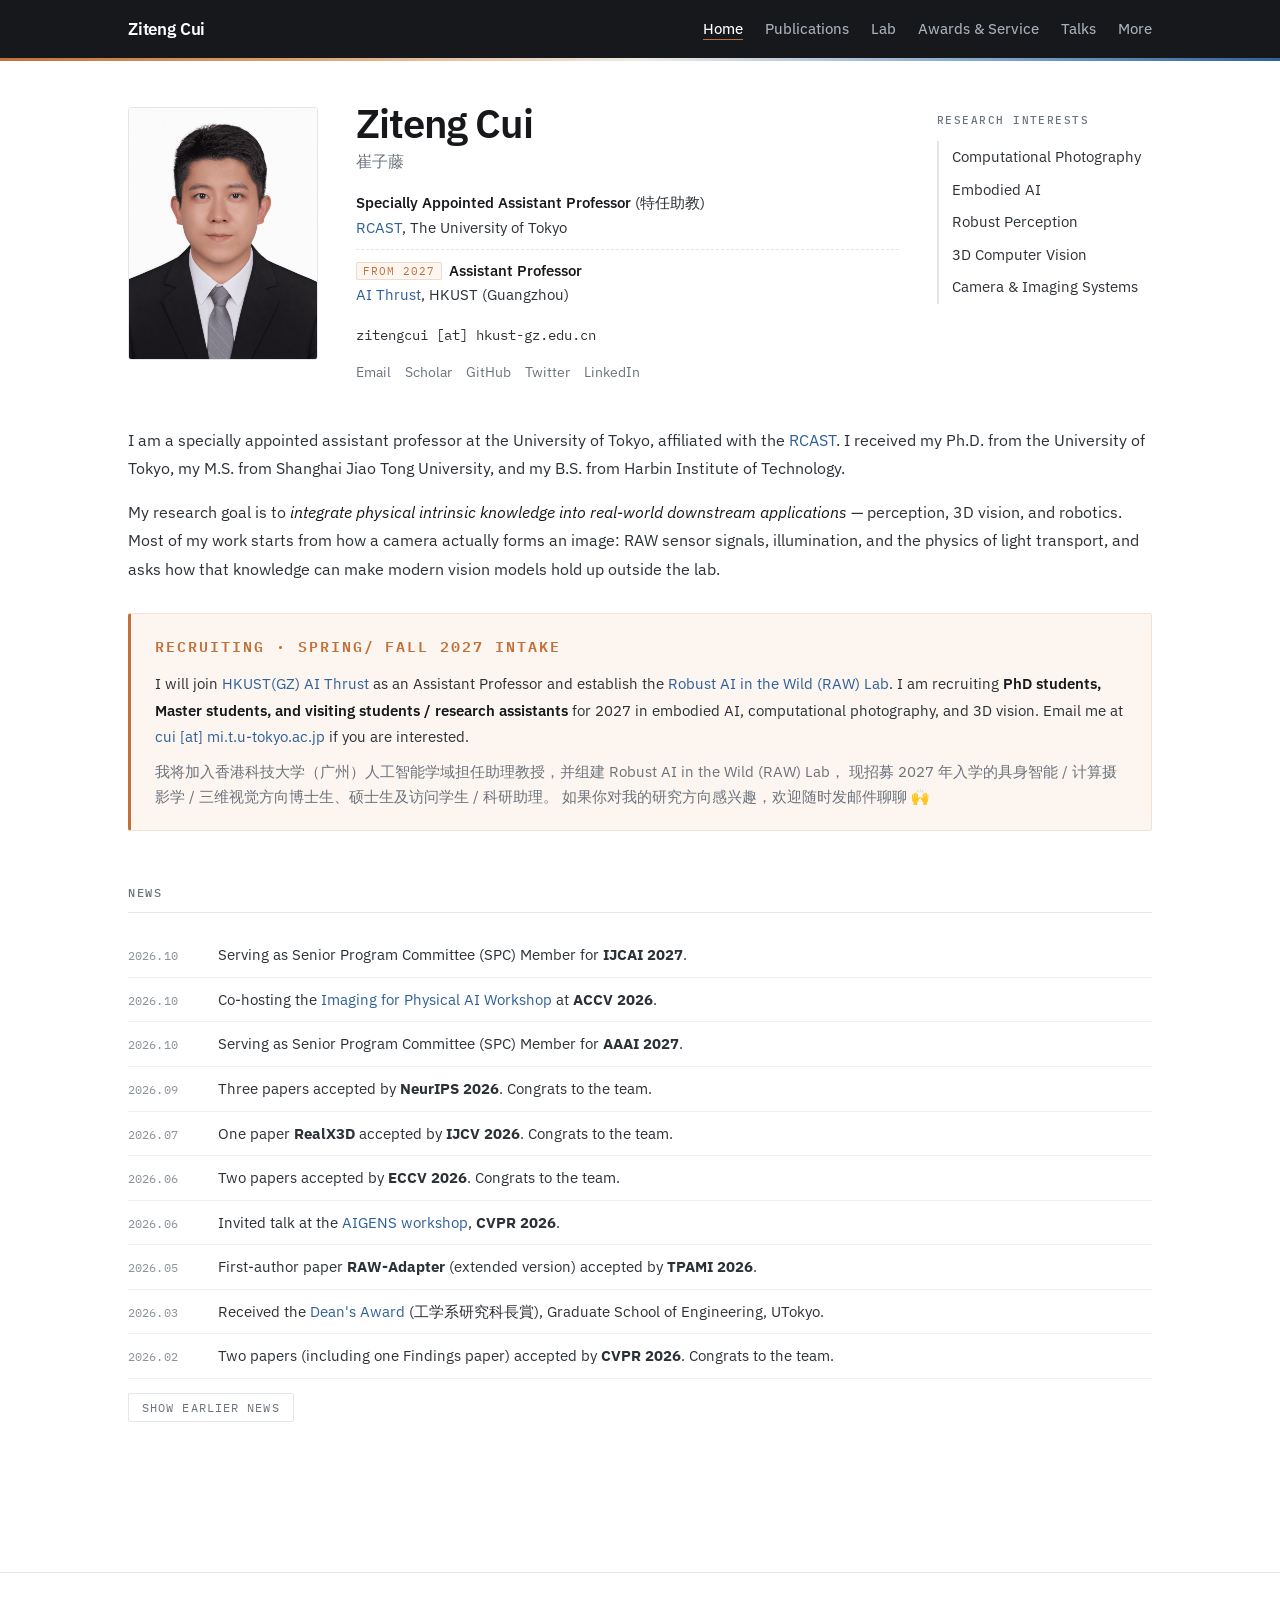
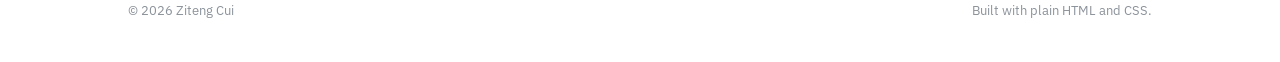
==== commit 4b94045e: "Update contact email and add news item Updated email address and added news item about SPC membershi" ====
--- a/index.html
+++ b/index.html
@@ -51,7 +51,7 @@
         </li>
       </ul>
 
-      <p class="mail">cui [at] mi.t.u-tokyo.ac.jp</p>
+      <p class="mail">zitengcui [at] hkust-gz.edu.cn</p>
 
       <div class="social">
         <a href="mailto:cui@mi.t.u-tokyo.ac.jp">Email</a>
@@ -110,6 +110,7 @@
     <h2 class="sec-head">News</h2>
 
     <ul class="news" id="newsList">
+      <li><time>2026.10</time><span>Serving as Senior Program Committee (SPC) Member for <strong>IJCAI 2027</strong>.</span></li>
       <li><time>2026.10</time><span>Co-hosting the <a href="https://mv-lab.github.io/pimaging/">Imaging for Physical AI Workshop</a> at <strong>ACCV 2026</strong>.</span></li>
       <li><time>2026.10</time><span>Serving as Senior Program Committee (SPC) Member for <strong>AAAI 2027</strong>.</span></li>
       <li><time>2026.09</time><span>Three papers accepted by <strong>NeurIPS 2026</strong>. Congrats to the team.</span></li>
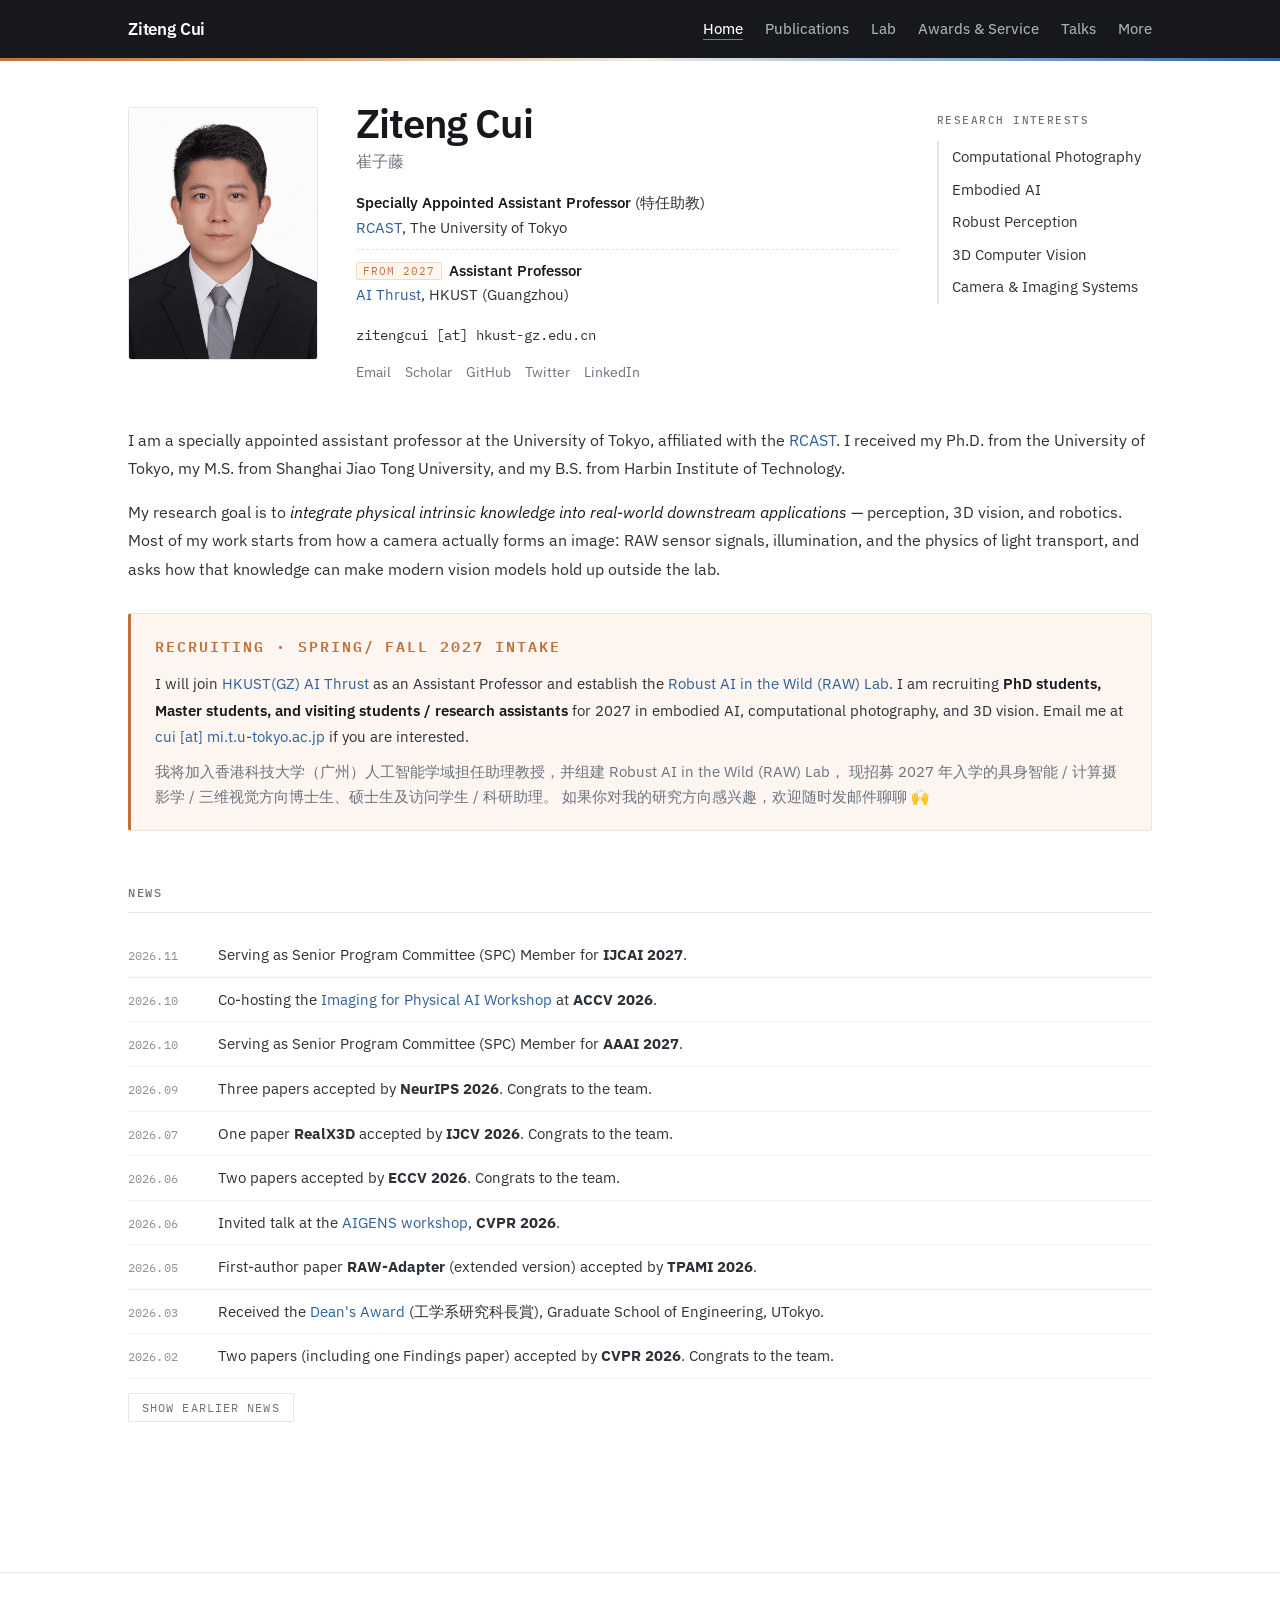
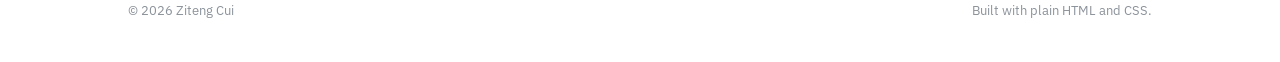
==== commit 70ce2f2a: "Update news item date from October to November" ====
--- a/index.html
+++ b/index.html
@@ -110,7 +110,7 @@
     <h2 class="sec-head">News</h2>
 
     <ul class="news" id="newsList">
-      <li><time>2026.10</time><span>Serving as Senior Program Committee (SPC) Member for <strong>IJCAI 2027</strong>.</span></li>
+      <li><time>2026.11</time><span>Serving as Senior Program Committee (SPC) Member for <strong>IJCAI 2027</strong>.</span></li>
       <li><time>2026.10</time><span>Co-hosting the <a href="https://mv-lab.github.io/pimaging/">Imaging for Physical AI Workshop</a> at <strong>ACCV 2026</strong>.</span></li>
       <li><time>2026.10</time><span>Serving as Senior Program Committee (SPC) Member for <strong>AAAI 2027</strong>.</span></li>
       <li><time>2026.09</time><span>Three papers accepted by <strong>NeurIPS 2026</strong>. Congrats to the team.</span></li>
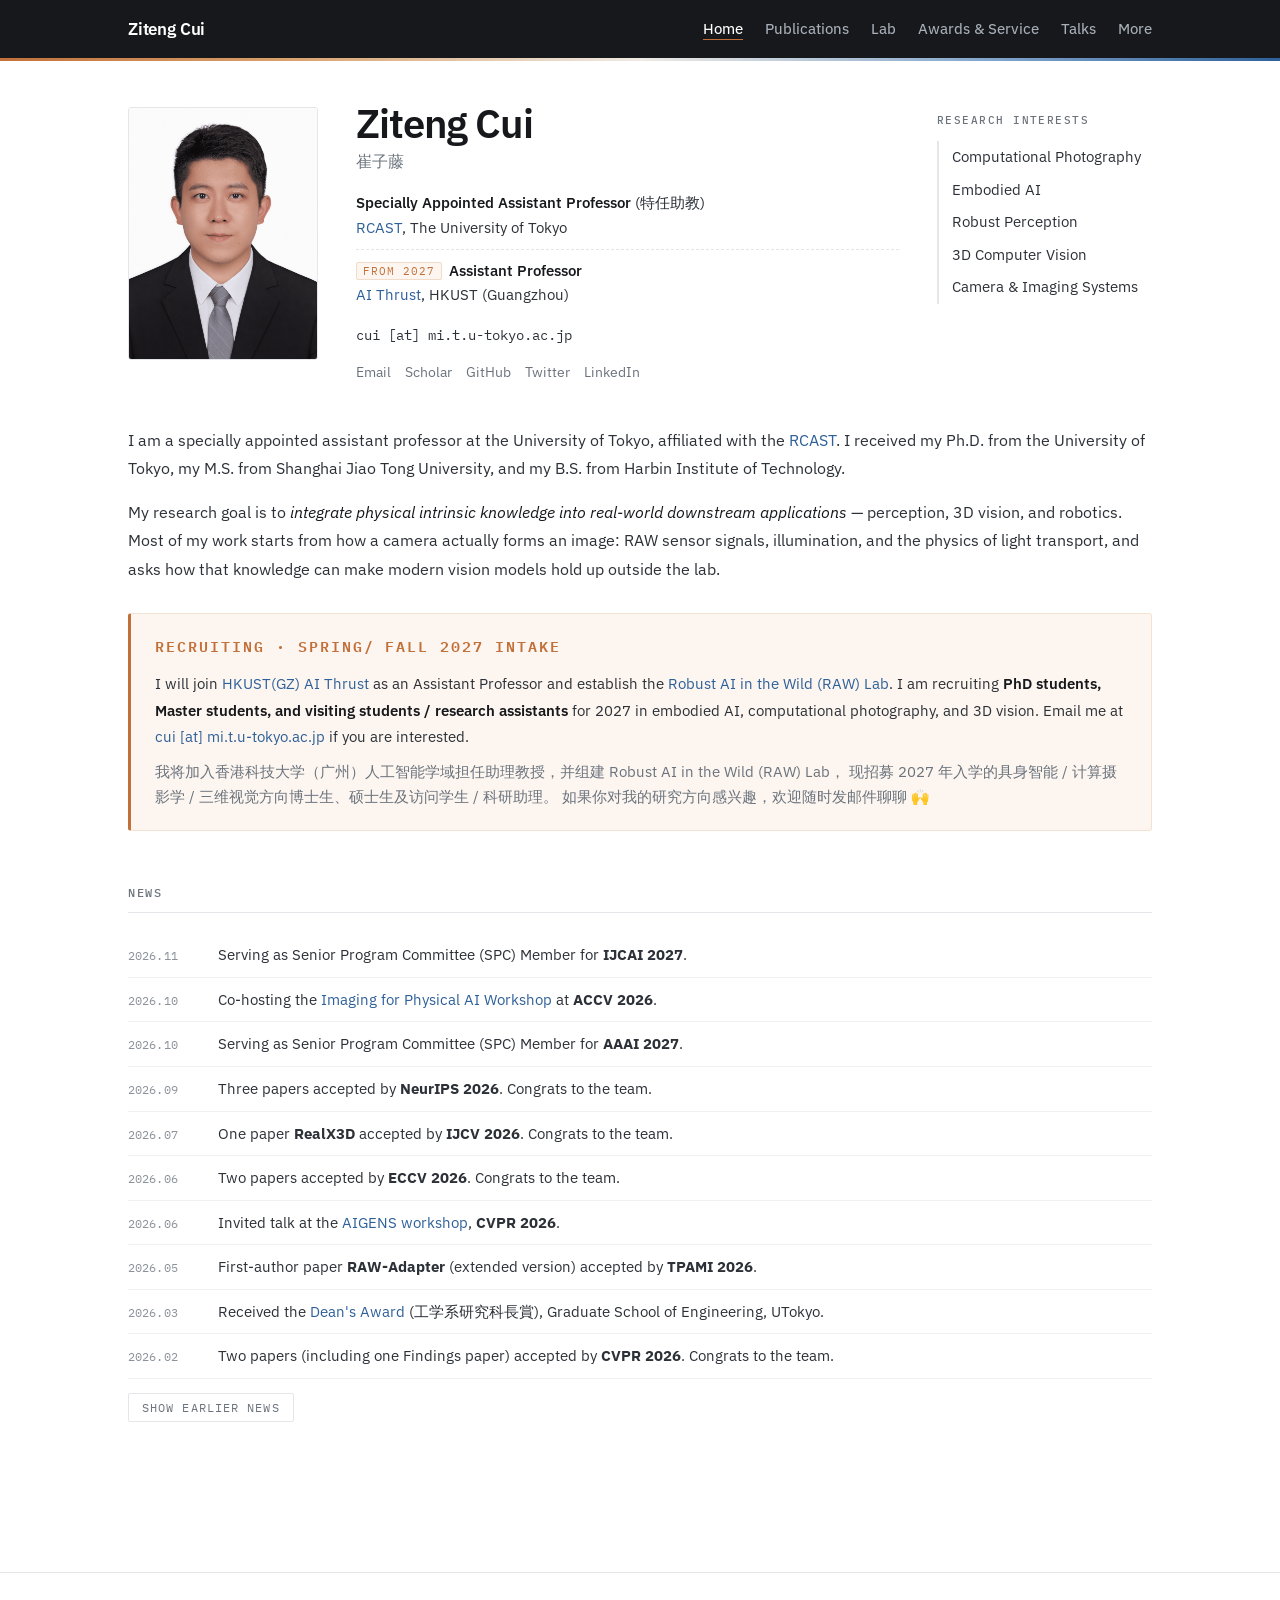
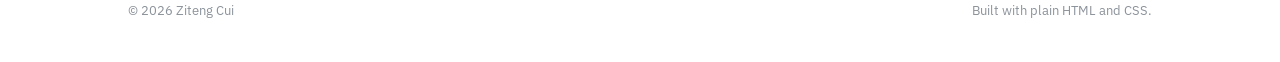
==== commit 27a70afe: "Update index.html" ====
--- a/index.html
+++ b/index.html
@@ -51,7 +51,7 @@
         </li>
       </ul>
 
-      <p class="mail">zitengcui [at] hkust-gz.edu.cn</p>
+      <p class="mail">cui [at] mi.t.u-tokyo.ac.jp</p>
 
       <div class="social">
         <a href="mailto:cui@mi.t.u-tokyo.ac.jp">Email</a>
